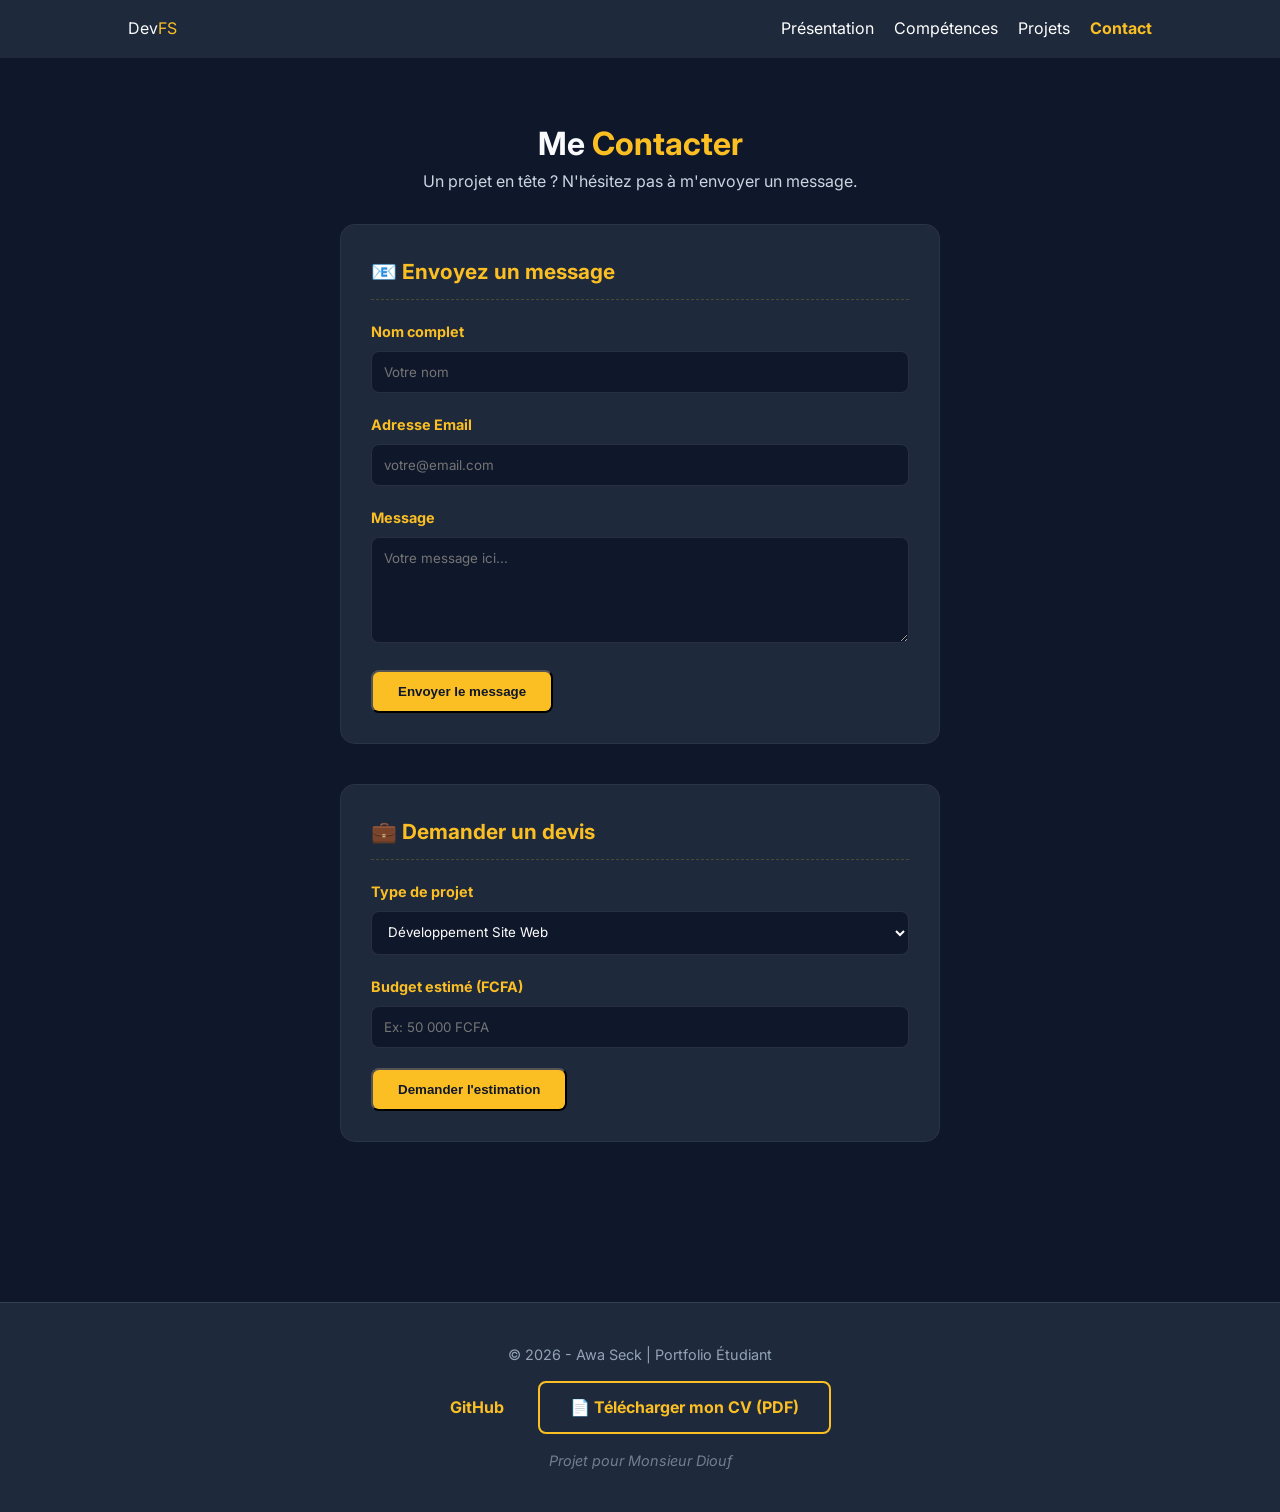
==== pages/contact.html @ dbc240bd "Premier Commit" ====
<!DOCTYPE html>
<html lang="fr">
<head>
    <meta charset="UTF-8">
    <meta name="viewport" content="width=device-width, initial-scale=1.0">
    <title>Portfolio | Me Contacter</title>
    <link rel="stylesheet" href="../css/style.css">
    <link href="https://fonts.googleapis.com/css2?family=Inter:wght@400;700&display=swap" rel="stylesheet">
</head>
<body>

    <header>
        <nav style="display: flex;justify-content: space-between;">
            <div class="logo">Dev<span>FS</span></div>
            <ul>
                <li><a href="../index.html">Présentation</a></li>
                <li><a href="competences.html">Compétences</a></li>
                <li><a href="projets.html">Projets</a></li>
                <li><a href="contact.html" class="active">Contact</a></li>
            </ul>
        </nav>
    </header>

    <main class="contact-container">
        <h1>Me <span class="highlight">Contacter</span></h1>
        <p>Un projet en tête ? N'hésitez pas à m'envoyer un message.</p>

        <section class="contact-content">
            <h2>📧 Envoyez un message</h2>
            <form class="contact-form" action="#" method="POST">
                <div class="form-group">
                    <label for="name">Nom complet</label>
                    <input type="text" id="name" name="name" placeholder="Votre nom" required>
                </div>

                <div class="form-group">
                    <label for="email">Adresse Email</label>
                    <input type="email" id="email" name="email" placeholder="votre@email.com" required>
                </div>

                <div class="form-group">
                    <label for="message">Message</label>
                    <textarea id="message" name="message" rows="5" placeholder="Votre message ici..." required></textarea>
                </div>

                <button type="submit" class="btn">Envoyer le message</button>
            </form>
        </section>

        <section class="contact-content">
            <h2>💼 Demander un devis</h2>
            <form class="contact-form" action="#" method="POST">
                <div class="form-group">
                    <label for="project-type">Type de projet</label>
                    <select id="project-type" name="project-type">
                        <option value="web">Développement Site Web</option>
                        <option value="c-lang">Application en Langage C</option>
                        <option value="network">Infrastructure Réseau</option>
                    </select>
                </div>
                <div class="form-group">
                    <label for="budget">Budget estimé (FCFA)</label>
                    <input type="text" id="budget" name="budget" placeholder="Ex: 50 000 FCFA">
                </div>
                <button type="submit" class="btn">Demander l'estimation</button>
            </form>
        </section>
    </main>

    <footer>
        <div class="footer-content">
            <p>&copy; 2026 - Awa Seck | Portfolio Étudiant</p>
            <div class="footer-links">
                <a href="https://github.com/ton-username" target="_blank">GitHub</a>
                <a href="../Mon_CV_professionnel_.pdf" target="_blank" class="btn-cv">
                    📄 Télécharger mon CV (PDF)
                </a>
            </div>
            <p class="instructor">Projet pour Monsieur Diouf</p>
        </div>
    </footer>

</body>
</html>
---- css/style.css ----
/* --- Variables de Couleurs --- */
:root {
    --bg-dark: #0f172a;    /* Fond bleu nuit */
    --accent: #fbbf24;     /* Ton DORÉ */
    --text-light: #f8fafc; /* Blanc pour le texte */
    --bg-card: #1e293b;
}

/* --- Styles de Base --- */
* {
    margin: 0;
    padding: 0;
    box-sizing: border-box;
}

body {
    font-family: 'Inter', sans-serif;
    background-color: var(--bg-dark); /* Ton fond sombre */
    color: var(--text-light);
    line-height: 1.6;
}

/* --- Navigation --- */
header {
    background-color: var(--bg-card);
    padding: 1rem 10%;
}

.logo span { color: var(--accent); }
nav ul { display: flex; list-style: none; }
nav ul li { margin-left: 20px; }
nav ul li a { color: white; text-decoration: none; }
nav ul li a.active { color: var(--accent); font-weight: bold; }

/* --- ALIGNEMENT HORIZONTAL (Côte à côte) --- */
.hero {
    display: flex;
    flex-direction: row;       /* Force l'alignement horizontal */
    align-items: center;       /* Aligne verticalement au milieu */
    justify-content: space-between; 
    gap: 50px;
    min-height: 80vh;
    padding: 0 10%;
}

/* --- COULEURS DES ÉCRITURES --- */
.hero-text {
    flex: 1;
}

.hero-text h1 { font-size: 3.5rem; margin-bottom: 10px; }

/* Ton prénom en DORÉ */
.highlight { 
    color: var(--accent) !important; 
}

/* Ton métier en DORÉ */
.subtitle {
    font-size: 1.5rem;
    color: var(--accent) !important;
    font-weight: bold;
    margin-bottom: 20px;
}

/* Tes compétences en DORÉ */
strong {
    color: var(--accent);
}

/* --- PHOTO À DROITE --- */
.hero-image img {
    width: 280px;
    height: 280px;
    object-fit: cover;
    border-radius: 50%;        /* Photo ronde */
    border: 5px solid var(--accent); /* Contour doré */
    box-shadow: 0 10px 30px rgba(0,0,0,0.5);
}

/* --- BOUTON DORÉ --- */
.btn {
    display: inline-block;
    background-color: var(--accent);
    color: var(--bg-dark);
    padding: 12px 25px;
    text-decoration: none;
    border-radius: 8px;
    font-weight: bold;
}

/* --- Mobile --- */
@media (max-width: 768px) {
    .hero { flex-direction: column; text-align: center; }
}/* --- SECTION À PROPOS & CV --- */
.a-propos {
    padding: 80px 10%;
    background-color: var(--bg-card); /* Utilise ton bleu de carte pour trancher avec le fond */
    text-align: center;
    border-top: 1px solid rgba(251, 191, 36, 0.1);
}

.a-propos h2 {
    color: var(--accent); /* Ton DORÉ */
    font-size: 2.5rem;
    margin-bottom: 20px;
}

.about-content {
    max-width: 800px;
    margin: 0 auto;
}

.about-content p {
    font-size: 1.1rem;
    color: var(--text-light);
    margin-bottom: 30px;
}

/* Style spécifique pour ton bouton CV en DORÉ */
.btn-cv {
    display: inline-block;
    background-color: transparent;
    color: var(--accent);
    padding: 12px 30px;
    text-decoration: none;
    border-radius: 8px;
    font-weight: bold;
    border: 2px solid var(--accent);
    transition: all 0.3s ease;
}

.btn-cv:hover {
    background-color: var(--accent);
    color: var(--bg-dark);
    transform: scale(1.05);
}
/* --- Styles pour la page Compétences --- */
.skills-container {
    padding: 60px 10%;
    text-align: center;
}

.skills-grid {
    display: grid;
    grid-template-columns: repeat(auto-fit, minmax(200px, 1fr));
    gap: 20px;
    margin-top: 40px;
}

.skill-card {
    background-color: var(--bg-card); /* Utilisation de la 4ème couleur */
    padding: 30px;
    border-radius: 12px;
    border-bottom: 4px solid var(--accent); /* Touche dorée */
    transition: 0.3s;
}

.skill-card:hover {
    transform: translateY(-10px);
}

.skill-card h3 {
    color: var(--accent);
    margin-bottom: 10px;
}

.soft-skills {
    margin-top: 50px;
    padding: 20px;
    background: rgba(255, 255, 255, 0.05);
    border-radius: 8px;
}

.skill-card:hover {
    transform: translateY(-10px);
}

.skill-card h3 {
    color: var(--accent);
    margin-bottom: 10px;
}

.soft-skills {
    margin-top: 50px;
    padding: 20px;
    background: rgba(255, 255, 255, 0.05);
    border-radius: 8px;
}/* --- PAGE PROJETS (CORRIGÉE) --- */
.projects-container {
    padding: 60px 10%;
    text-align: center;
}

/* 3ème Formulaire obligatoire : Recherche */
.search-section {
    margin: 30px auto 50px;
    max-width: 600px;
}

.search-form {
    display: flex;
    flex-direction: column;
    gap: 10px;
    text-align: left;
}

.search-box {
    display: flex;
    gap: 10px;
}

.search-box input {
    flex-grow: 1;
    padding: 12px;
    border-radius: 8px;
    border: 1px solid rgba(251, 191, 36, 0.3);
    background: var(--bg-card);
    color: white;
}

.btn-search {
    background: var(--accent);
    color: var(--bg-dark);
    border: none;
    padding: 0 20px;
    border-radius: 8px;
    font-weight: bold;
    cursor: pointer;
}

/* Grille de projets */
.projects-grid {
    display: grid;
    grid-template-columns: repeat(auto-fit, minmax(280px, 1fr));
    gap: 30px;
    margin-top: 40px;
}

.project-card {
    background: var(--bg-card);
    border-radius: 12px;
    border: 1px solid rgba(251, 191, 36, 0.1);
    overflow: hidden;
    transition: transform 0.3s ease;
}

.project-card:hover {
    transform: translateY(-10px);
    border-color: var(--accent);
}

.project-image img {
    width: 100%;
    height: 180px;
    object-fit: cover;
}

.project-info {
    padding: 20px;
    text-align: left;
}

.project-info h3 {
    color: var(--accent);
    margin-bottom: 10px;
}

.tech-tag {
    display: inline-block;
    border: 1px solid var(--accent);
    color: var(--accent);
    padding: 3px 10px;
    font-size: 0.75rem;
    border-radius: 4px;
    margin-top: 15px;
}
/* --- PAGE CONTACT (CORRIGÉE & COMPLÈTE) --- */
.contact-container {
    padding: 60px 10%;
    text-align: center;
}

.contact-container p {
    margin-bottom: 30px;
    color: #cbd5e1;
}

.contact-content {
    max-width: 600px;
    margin: 0 auto 40px; /* Espace entre les deux formulaires */
    background: var(--bg-card);
    padding: 30px;
    border-radius: 15px;
    text-align: left;
    border: 1px solid rgba(255, 255, 255, 0.05);
}

.contact-content h2 {
    color: var(--accent);
    font-size: 1.3rem;
    margin-bottom: 20px;
    border-bottom: 1px dashed rgba(251, 191, 36, 0.2);
    padding-bottom: 10px;
}

.form-group {
    margin-bottom: 20px;
}

.form-group label {
    display: block;
    margin-bottom: 8px;
    color: var(--accent);
    font-weight: bold;
    font-size: 0.9rem;
}

.form-group input, 
.form-group textarea, 
.form-group select {
    width: 100%;
    padding: 12px;
    border-radius: 8px;
    border: 1px solid rgba(255,255,255,0.1);
    background: var(--bg-dark);
    color: white;
    font-family: inherit;
    transition: 0.3s;
}

.form-group input:focus, 
.form-group textarea:focus, 
.form-group select:focus {
    border-color: var(--accent);
    outline: none;
    box-shadow: 0 0 8px rgba(251, 191, 36, 0.2);
}

/* --- FOOTER (À METTRE TOUT EN BAS) --- */
footer {
    background-color: var(--bg-card);
    padding: 40px 10%;
    text-align: center;
    margin-top: 60px;
    border-top: 1px solid #334155;
}

.footer-content p {
    font-size: 0.9rem;
    color: #94a3b8;
}

.footer-links {
    margin: 15px 0;
}

.footer-links a {
    color: var(--accent);
    text-decoration: none;
    margin: 0 15px;
    font-weight: bold;
    transition: 0.3s;
}

.footer-links a:hover {
    text-decoration: underline;
}

.instructor {
    font-style: italic;
    font-size: 0.8rem;
    margin-top: 10px;
    opacity: 0.7;
}
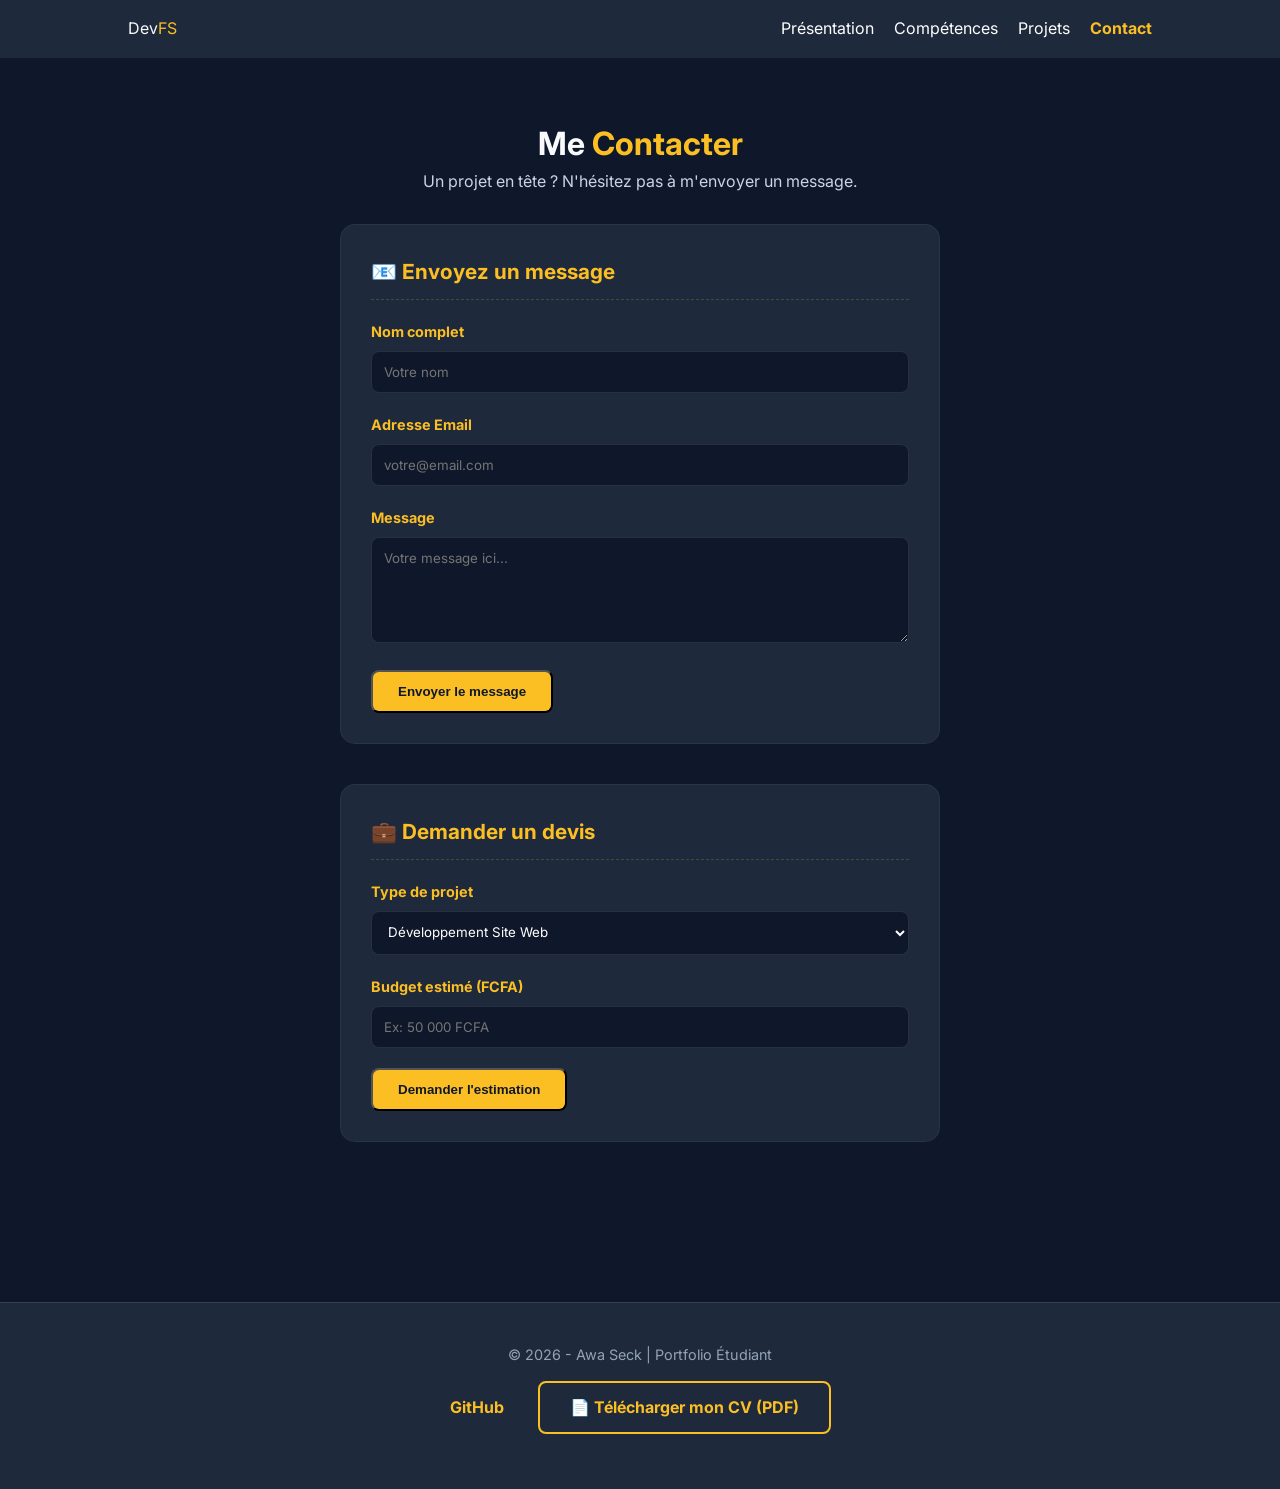
==== commit 3c9e0ddd: "Deuxieme Commit" ====
--- a/pages/contact.html
+++ b/pages/contact.html
@@ -76,7 +76,6 @@
                     📄 Télécharger mon CV (PDF)
                 </a>
             </div>
-            <p class="instructor">Projet pour Monsieur Diouf</p>
         </div>
     </footer>
 
